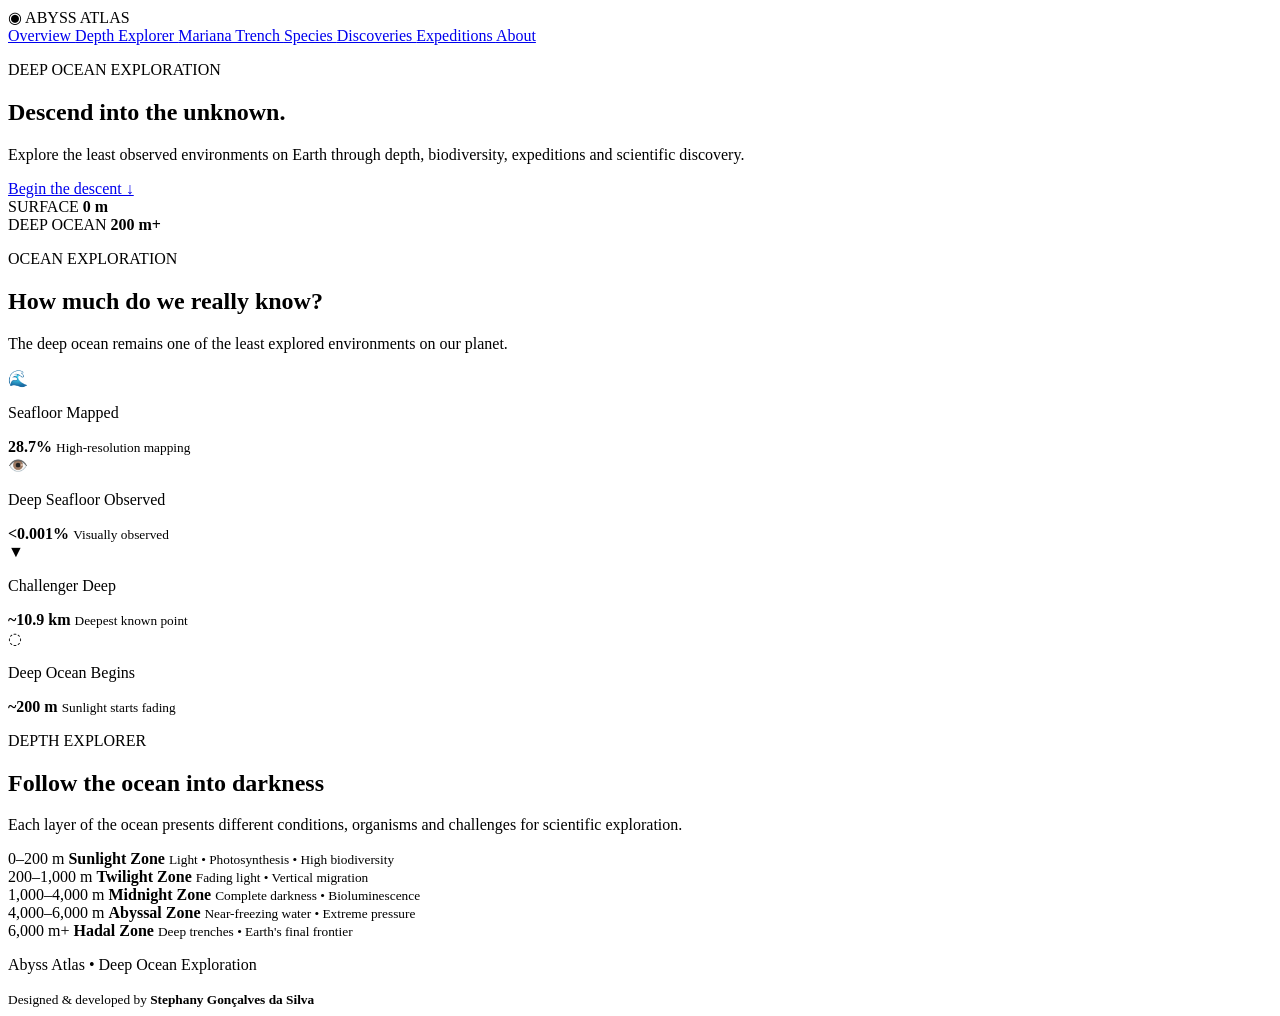
==== index.html @ 5ca820eb "Create Abyss Atlas overview" ====
<!DOCTYPE html>
<html lang="en">

<head>
    <meta charset="UTF-8">

    <meta
        name="viewport"
        content="width=device-width, initial-scale=1.0"
    >

    <title>Abyss Atlas | Deep Ocean Exploration</title>

    <link
        rel="stylesheet"
        href="css/style.css"
    >
</head>

<body>

    <nav class="navbar">

        <div class="brand">
            ◉ ABYSS ATLAS
        </div>

        <div class="nav-links">

            <a href="index.html">
                Overview
            </a>

            <a href="#">
                Depth Explorer
            </a>

            <a href="#">
                Mariana Trench
            </a>

            <a href="#">
                Species
            </a>

            <a href="#">
                Discoveries
            </a>

            <a href="#">
                Expeditions
            </a>

            <a href="#">
                About
            </a>

        </div>

    </nav>


    <main>

        <section class="hero">

            <div class="hero-content">

                <p class="eyebrow">
                    DEEP OCEAN EXPLORATION
                </p>

                <h1>
                    Descend into
                    <span>the unknown.</span>
                </h1>

                <p class="hero-text">
                    Explore the least observed environments
                    on Earth through depth, biodiversity,
                    expeditions and scientific discovery.
                </p>

                <a
                    href="#overview"
                    class="hero-button"
                >
                    Begin the descent ↓
                </a>

            </div>


            <div class="depth-indicator">

                <span>
                    SURFACE
                </span>

                <strong>
                    0 m
                </strong>

                <div class="depth-line"></div>

                <span>
                    DEEP OCEAN
                </span>

                <strong>
                    200 m+
                </strong>

            </div>

        </section>


        <section
            class="overview"
            id="overview"
        >

            <div class="section-heading">

                <p class="eyebrow">
                    OCEAN EXPLORATION
                </p>

                <h2>
                    How much do we really know?
                </h2>

                <p>
                    The deep ocean remains one of the least
                    explored environments on our planet.
                </p>

            </div>


            <div class="cards">

                <article class="card">

                    <span class="card-icon">
                        🌊
                    </span>

                    <p>
                        Seafloor Mapped
                    </p>

                    <strong>
                        28.7%
                    </strong>

                    <small>
                        High-resolution mapping
                    </small>

                </article>


                <article class="card">

                    <span class="card-icon">
                        👁️
                    </span>

                    <p>
                        Deep Seafloor Observed
                    </p>

                    <strong>
                        &lt;0.001%
                    </strong>

                    <small>
                        Visually observed
                    </small>

                </article>


                <article class="card">

                    <span class="card-icon">
                        ▼
                    </span>

                    <p>
                        Challenger Deep
                    </p>

                    <strong>
                        ~10.9 km
                    </strong>

                    <small>
                        Deepest known point
                    </small>

                </article>


                <article class="card">

                    <span class="card-icon">
                        ◌
                    </span>

                    <p>
                        Deep Ocean Begins
                    </p>

                    <strong>
                        ~200 m
                    </strong>

                    <small>
                        Sunlight starts fading
                    </small>

                </article>

            </div>

        </section>


        <section class="descent-preview">

            <div class="section-heading">

                <p class="eyebrow">
                    DEPTH EXPLORER
                </p>

                <h2>
                    Follow the ocean into darkness
                </h2>

                <p>
                    Each layer of the ocean presents different
                    conditions, organisms and challenges for
                    scientific exploration.
                </p>

            </div>


            <div class="depth-zones">

                <div class="zone zone-sunlight">

                    <span>
                        0–200 m
                    </span>

                    <strong>
                        Sunlight Zone
                    </strong>

                    <small>
                        Light • Photosynthesis • High biodiversity
                    </small>

                </div>


                <div class="zone zone-twilight">

                    <span>
                        200–1,000 m
                    </span>

                    <strong>
                        Twilight Zone
                    </strong>

                    <small>
                        Fading light • Vertical migration
                    </small>

                </div>


                <div class="zone zone-midnight">

                    <span>
                        1,000–4,000 m
                    </span>

                    <strong>
                        Midnight Zone
                    </strong>

                    <small>
                        Complete darkness • Bioluminescence
                    </small>

                </div>


                <div class="zone zone-abyss">

                    <span>
                        4,000–6,000 m
                    </span>

                    <strong>
                        Abyssal Zone
                    </strong>

                    <small>
                        Near-freezing water • Extreme pressure
                    </small>

                </div>


                <div class="zone zone-hadal">

                    <span>
                        6,000 m+
                    </span>

                    <strong>
                        Hadal Zone
                    </strong>

                    <small>
                        Deep trenches • Earth's final frontier
                    </small>

                </div>

            </div>

        </section>

    </main>


    <footer>

        <p>
            Abyss Atlas • Deep Ocean Exploration
        </p>

        <small>
            Designed & developed by
            <strong>
                Stephany Gonçalves da Silva
            </strong>
        </small>

    </footer>

</body>

</html>
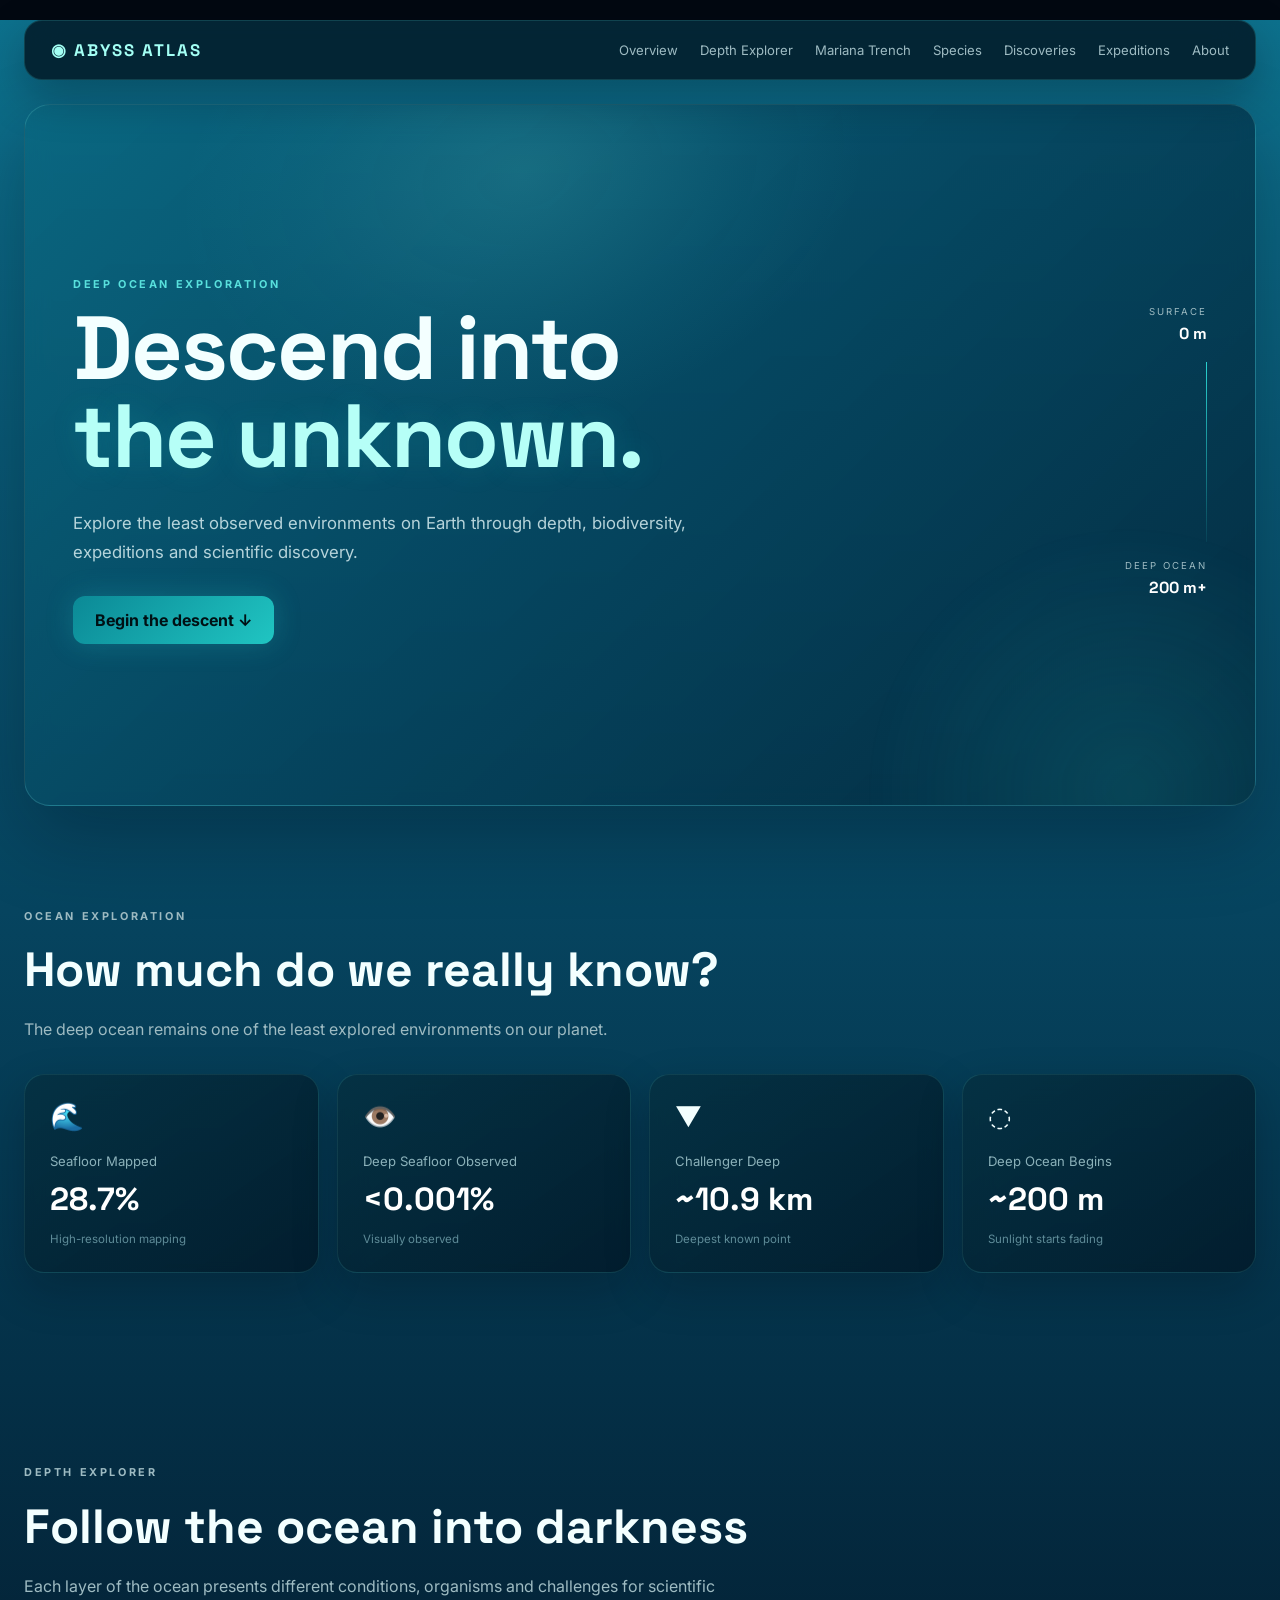
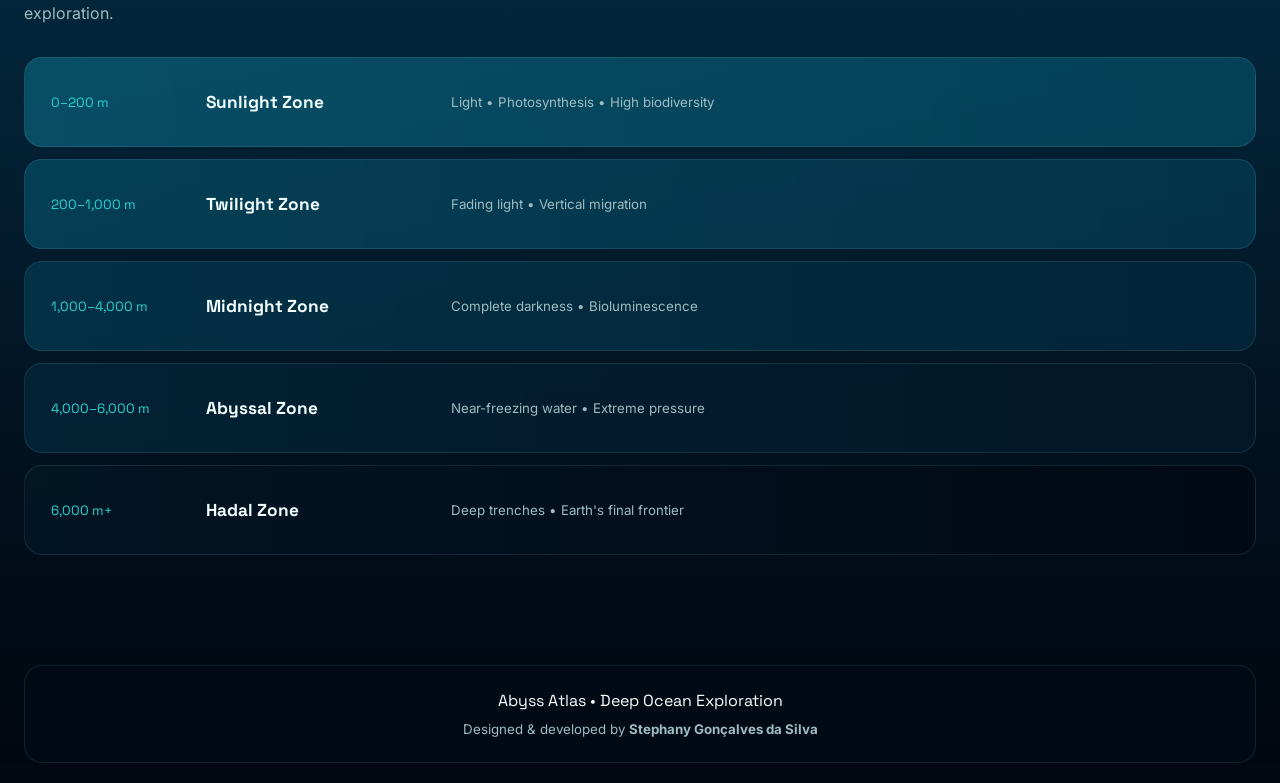
==== commit de59690d: "Link Depth Explorer page" ====
--- a/index.html
+++ b/index.html
@@ -31,9 +31,9 @@
                 Overview
             </a>
 
-            <a href="#">
-                Depth Explorer
-            </a>
+            <a href="pages/depth.html">
+    Depth Explorer
+</a>
 
             <a href="#">
                 Mariana Trench
--- a/css/style.css
+++ b/css/style.css
@@ -0,0 +1,1651 @@
+@import url('https://fonts.googleapis.com/css2?family=Inter:wght@400;500;600;700&family=Space+Grotesk:wght@500;600;700&display=swap');
+
+
+:root {
+
+    --bg: #020811;
+    --bg-soft: #041525;
+
+    --surface:
+        rgba(5, 25, 38, 0.82);
+
+    --surface-soft:
+        rgba(8, 40, 53, 0.62);
+
+    --border:
+        rgba(72, 214, 211, 0.16);
+
+    --text:
+        #f3ffff;
+
+    --muted:
+        #9ebbc2;
+
+    --cyan:
+        #29d3d1;
+
+    --glow:
+        #a3fff4;
+
+    --deep:
+        #07344a;
+
+    --font-title:
+        "Space Grotesk",
+        sans-serif;
+
+    --font-body:
+        "Inter",
+        sans-serif;
+}
+
+
+* {
+    box-sizing: border-box;
+}
+
+
+html {
+    scroll-behavior: smooth;
+}
+
+
+body {
+    margin: 0;
+    min-height: 100vh;
+
+    font-family: var(--font-body);
+    color: var(--text);
+
+    background:
+        linear-gradient(
+            180deg,
+            #1687a8 0%,
+            #0c6f91 15%,
+            #07536f 32%,
+            #063a55 50%,
+            #04263b 68%,
+            #031624 84%,
+            #020a12 100%
+        );
+
+    overflow-x: hidden;
+}
+
+
+body::before {
+
+    content: "";
+
+    position: fixed;
+
+    inset: 0;
+
+    pointer-events: none;
+
+    background-image:
+        radial-gradient(
+            circle,
+            rgba(163,255,244,.25) 1px,
+            transparent 1px
+        );
+
+    background-size:
+        52px 52px;
+
+    opacity:
+        0.18;
+
+    z-index:
+        -1;
+}
+
+
+/* =========================================
+   NAVBAR
+========================================= */
+
+.navbar {
+
+    position: sticky;
+
+    top: 0;
+
+    z-index: 10;
+
+    display: flex;
+
+    align-items: center;
+
+    justify-content: space-between;
+
+    gap: 30px;
+
+    width:
+        calc(100% - 48px);
+
+    max-width:
+        1500px;
+
+    margin:
+        20px auto 0;
+
+    padding:
+        18px 26px;
+
+    border:
+        1px solid
+        var(--border);
+
+    border-radius:
+        18px;
+
+    background:
+        rgba(2, 12, 22, 0.76);
+
+    backdrop-filter:
+        blur(18px);
+
+    box-shadow:
+        0 18px 50px
+        rgba(0, 0, 0, 0.20);
+}
+
+
+.brand {
+
+    font-family:
+        var(--font-title);
+
+    font-size:
+        1.05rem;
+
+    font-weight:
+        700;
+
+    letter-spacing:
+        2px;
+
+    color:
+        var(--glow);
+}
+
+
+.nav-links {
+
+    display: flex;
+
+    align-items: center;
+
+    gap: 22px;
+
+    flex-wrap: wrap;
+}
+
+
+.nav-links a {
+
+    color:
+        var(--muted);
+
+    text-decoration:
+        none;
+
+    font-size:
+        0.82rem;
+
+    transition:
+        color .2s ease;
+}
+
+
+.nav-links a:hover {
+
+    color:
+        var(--glow);
+}
+
+
+/* =========================================
+   MAIN
+========================================= */
+
+main {
+
+    width:
+        calc(100% - 48px);
+
+    max-width:
+        1500px;
+
+    margin:
+        0 auto;
+}
+
+
+/* =========================================
+   HERO
+========================================= */
+
+.hero {
+    position: relative;
+
+    min-height: 78vh;
+
+    display: flex;
+    align-items: center;
+    justify-content: space-between;
+
+    gap: 60px;
+
+    padding: 80px 48px;
+    margin-top: 24px;
+
+    border-radius: 26px;
+    overflow: hidden;
+
+    background:
+        linear-gradient(
+            135deg,
+            rgba(20, 122, 153, 0.72),
+            rgba(5, 67, 94, 0.76)
+        );
+
+    border:
+        1px solid
+        rgba(163, 255, 244, 0.22);
+
+    box-shadow:
+        0 30px 80px
+        rgba(0, 20, 35, 0.25);
+
+    backdrop-filter: blur(12px);
+}
+
+
+.hero::after {
+
+    content: "";
+
+    position: absolute;
+
+    width:
+        500px;
+
+    height:
+        500px;
+
+    right:
+        -120px;
+
+    bottom:
+        -220px;
+
+    border-radius:
+        50%;
+
+    background:
+        radial-gradient(
+            circle,
+            rgba(41, 211, 209, 0.20),
+            transparent 65%
+        );
+
+    filter:
+        blur(10px);
+}
+
+
+.hero-content {
+
+    position: relative;
+
+    z-index: 2;
+
+    max-width:
+        820px;
+}
+
+
+.eyebrow {
+
+    margin-bottom:
+        14px;
+
+    color:
+        var(--cyan);
+
+    font-size:
+        0.68rem;
+
+    font-weight:
+        700;
+
+    letter-spacing:
+        2.6px;
+}
+
+
+.hero h1 {
+
+    margin:
+        0;
+
+    font-family:
+        var(--font-title);
+
+    font-size:
+        clamp(3rem, 7vw, 6rem);
+
+    line-height:
+        0.98;
+
+    letter-spacing:
+        -2px;
+}
+
+
+.hero h1 span {
+
+    display:
+        block;
+
+    color:
+        var(--glow);
+
+    text-shadow:
+        0 0 30px
+        rgba(41,211,209,.15);
+}
+
+
+.hero-text {
+
+    max-width:
+        680px;
+
+    margin:
+        28px 0;
+
+    color:
+        var(--muted);
+
+    font-size:
+        1.05rem;
+
+    line-height:
+        1.75;
+}
+
+
+.hero-button {
+
+    display:
+        inline-block;
+
+    padding:
+        14px 22px;
+
+    border-radius:
+        12px;
+
+    background:
+        linear-gradient(
+            135deg,
+            #0b8996,
+            #20c5c2
+        );
+
+    color:
+        #001014;
+
+    font-weight:
+        700;
+
+    text-decoration:
+        none;
+
+    box-shadow:
+        0 0 28px
+        rgba(41, 211, 209, 0.22);
+
+    transition:
+        transform .2s ease;
+}
+
+
+.hero-button:hover {
+
+    transform:
+        translateY(-3px);
+}
+
+
+/* =========================================
+   DEPTH INDICATOR
+========================================= */
+
+.depth-indicator {
+
+    position: relative;
+
+    z-index: 2;
+
+    min-width:
+        150px;
+
+    text-align:
+        right;
+
+    color:
+        var(--muted);
+}
+
+
+.depth-indicator span {
+
+    display:
+        block;
+
+    font-size:
+        .60rem;
+
+    letter-spacing:
+        2px;
+}
+
+
+.depth-indicator strong {
+
+    display:
+        block;
+
+    margin:
+        6px 0;
+
+    font-family:
+        var(--font-title);
+
+    color:
+        white;
+}
+
+
+.depth-line {
+
+    width:
+        1px;
+
+    height:
+        180px;
+
+    margin:
+        18px 0 18px auto;
+
+    background:
+        linear-gradient(
+            var(--cyan),
+            rgba(41,211,209,.08)
+        );
+}
+
+
+/* =========================================
+   SECTIONS
+========================================= */
+
+.overview,
+.descent-preview {
+
+    padding:
+        90px 0;
+}
+
+
+.section-heading {
+
+    max-width:
+        760px;
+
+    margin-bottom:
+        30px;
+}
+
+
+.section-heading h2 {
+
+    margin:
+        0 0 14px;
+
+    font-family:
+        var(--font-title);
+
+    font-size:
+        clamp(2rem, 4vw, 3rem);
+}
+
+
+.section-heading p {
+
+    color:
+        var(--muted);
+
+    line-height:
+        1.7;
+}
+
+
+/* =========================================
+   CARDS
+========================================= */
+
+.cards {
+
+    display:
+        grid;
+
+    grid-template-columns:
+        repeat(4, minmax(0, 1fr));
+
+    gap:
+        18px;
+}
+
+
+.card {
+
+    padding:
+        25px;
+
+    border-radius:
+        20px;
+
+background:
+    linear-gradient(
+        145deg,
+        rgba(12, 91, 112, 0.65),
+        rgba(6, 54, 76, 0.72)
+    );
+
+    border:
+        1px solid
+        var(--border);
+
+    backdrop-filter:
+        blur(15px);
+
+    transition:
+        transform .25s ease,
+        border-color .25s ease;
+}
+
+
+.card:hover {
+
+    transform:
+        translateY(-5px);
+
+    border-color:
+        rgba(41,211,209,.38);
+}
+
+
+.card-icon {
+
+    display:
+        block;
+
+    margin-bottom:
+        20px;
+
+    font-size:
+        1.7rem;
+}
+
+
+.card p {
+
+    margin:
+        0 0 10px;
+
+    color:
+        var(--muted);
+
+    font-size:
+        .82rem;
+}
+
+
+.card strong {
+
+    display:
+        block;
+
+    margin-bottom:
+        8px;
+
+    font-family:
+        var(--font-title);
+
+    font-size:
+        2rem;
+
+    color:
+        white;
+}
+
+
+.card small {
+
+    color:
+        #668e98;
+
+    font-size:
+        .72rem;
+}
+
+
+/* =========================================
+   DEPTH ZONES
+========================================= */
+
+.depth-zones {
+
+    display:
+        grid;
+
+    gap:
+        12px;
+}
+
+
+.zone {
+
+    display:
+        grid;
+
+    grid-template-columns:
+        130px 220px 1fr;
+
+    gap:
+        25px;
+
+    align-items:
+        center;
+
+    min-height:
+        90px;
+
+    padding:
+        20px 26px;
+
+    border-radius:
+        18px;
+
+    border:
+        1px solid
+        rgba(163, 255, 244, 0.10);
+}
+
+
+.zone span {
+
+    color:
+        var(--cyan);
+
+    font-family:
+        var(--font-title);
+
+    font-size:
+        .84rem;
+}
+
+
+.zone strong {
+
+    font-family:
+        var(--font-title);
+
+    font-size:
+        1.08rem;
+}
+
+
+.zone small {
+
+    color:
+        var(--muted);
+}
+
+
+.zone-sunlight {
+
+    background:
+        rgba(13, 111, 132, .40);
+}
+
+
+.zone-twilight {
+
+    background:
+        rgba(8, 75, 101, .40);
+}
+
+
+.zone-midnight {
+
+    background:
+        rgba(6, 47, 72, .44);
+}
+
+
+.zone-abyss {
+
+    background:
+        rgba(3, 28, 48, .55);
+}
+
+
+.zone-hadal {
+
+    background:
+        rgba(1, 12, 24, .78);
+}
+
+
+/* =========================================
+   FOOTER
+========================================= */
+
+footer {
+
+    width:
+        calc(100% - 48px);
+
+    max-width:
+        1500px;
+
+    margin:
+        20px auto;
+
+    padding:
+        24px;
+
+    text-align:
+        center;
+
+    border:
+        1px solid
+        var(--border);
+
+    border-radius:
+        18px;
+
+    background:
+        rgba(2, 12, 22, 0.72);
+
+    color:
+        var(--muted);
+}
+
+
+footer p {
+
+    margin:
+        0 0 7px;
+
+    color:
+        white;
+
+    font-family:
+        var(--font-title);
+}
+
+
+/* =========================================
+   RESPONSIVE
+========================================= */
+
+@media (max-width: 950px) {
+
+    .navbar {
+
+        align-items:
+            flex-start;
+
+        flex-direction:
+            column;
+    }
+
+
+    .hero {
+
+        align-items:
+            flex-start;
+
+        flex-direction:
+            column;
+    }
+
+
+    .depth-indicator {
+
+        display:
+            none;
+    }
+
+
+    .cards {
+
+        grid-template-columns:
+            repeat(2, 1fr);
+    }
+
+
+    .zone {
+
+        grid-template-columns:
+            1fr;
+    }
+
+}
+
+
+@media (max-width: 600px) {
+
+    .navbar,
+    main,
+    footer {
+
+        width:
+            calc(100% - 24px);
+    }
+
+
+    .hero {
+
+        padding:
+            45px 25px;
+    }
+
+
+    .cards {
+
+        grid-template-columns:
+            1fr;
+    }
+
+
+    .nav-links {
+
+        gap:
+            12px;
+    }
+
+}
+/* =========================================
+   ABYSS ATLAS — FINAL OCEAN DEPTH THEME
+========================================= */
+
+html {
+    background: #020811;
+}
+
+body {
+    background:
+        linear-gradient(
+            180deg,
+            #0d718d 0%,
+            #095a76 18%,
+            #06445f 38%,
+            #043047 58%,
+            #031d30 76%,
+            #020e1b 90%,
+            #01070e 100%
+        ) !important;
+
+    color: #f3ffff;
+}
+
+
+/* Subtle underwater particles */
+
+body::before {
+    content: "";
+
+    display: block !important;
+
+    position: fixed;
+    inset: 0;
+
+    pointer-events: none;
+
+    background-image:
+        radial-gradient(
+            circle,
+            rgba(163, 255, 244, 0.30) 1px,
+            transparent 1px
+        );
+
+    background-size:
+        55px 55px;
+
+    opacity: 0.12 !important;
+
+    z-index: -1;
+}
+
+
+/* =========================================
+   NAVIGATION
+========================================= */
+
+.navbar {
+    background:
+        rgba(2, 17, 29, 0.78) !important;
+
+    border-color:
+        rgba(77, 215, 213, 0.17) !important;
+
+    box-shadow:
+        0 16px 45px
+        rgba(0, 8, 18, 0.28) !important;
+
+    backdrop-filter:
+        blur(18px);
+}
+
+
+/* =========================================
+   HERO — CLOSER TO THE SURFACE
+========================================= */
+
+.hero {
+    background:
+        linear-gradient(
+            135deg,
+            rgba(10, 103, 128, 0.78),
+            rgba(5, 66, 91, 0.82),
+            rgba(3, 39, 59, 0.88)
+        ) !important;
+
+    border-color:
+        rgba(129, 239, 232, 0.19) !important;
+
+    box-shadow:
+        0 30px 80px
+        rgba(0, 10, 22, 0.30) !important;
+}
+
+
+/* Soft light entering from surface */
+
+.hero::before {
+    content: "";
+
+    position: absolute;
+
+    top: -180px;
+    left: 12%;
+
+    width: 700px;
+    height: 500px;
+
+    background:
+        radial-gradient(
+            ellipse,
+            rgba(111, 238, 232, 0.15),
+            rgba(65, 190, 203, 0.06) 45%,
+            transparent 70%
+        );
+
+    transform: rotate(-12deg);
+
+    pointer-events: none;
+}
+
+
+/* Bioluminescent glow */
+
+.hero::after {
+    content: "";
+
+    position: absolute;
+
+    width: 550px;
+    height: 550px;
+
+    right: -150px;
+    bottom: -260px;
+
+    border-radius: 50%;
+
+    background:
+        radial-gradient(
+            circle,
+            rgba(41, 211, 209, 0.14),
+            transparent 67%
+        );
+
+    pointer-events: none;
+}
+
+
+/* =========================================
+   TEXT
+========================================= */
+
+.hero-text {
+    color:
+        rgba(221, 241, 244, 0.82) !important;
+}
+
+.eyebrow {
+    color: #59e1dd;
+}
+
+.hero h1 span {
+    color: #b6fff7;
+
+    text-shadow:
+        0 0 30px
+        rgba(41, 211, 209, 0.16);
+}
+
+
+/* =========================================
+   KPI CARDS
+========================================= */
+
+.card {
+    background:
+        linear-gradient(
+            145deg,
+            rgba(5, 48, 65, 0.84),
+            rgba(2, 27, 43, 0.90)
+        ) !important;
+
+    border-color:
+        rgba(91, 220, 215, 0.14) !important;
+
+    box-shadow:
+        0 18px 45px
+        rgba(0, 8, 18, 0.24) !important;
+}
+
+.card:hover {
+    border-color:
+        rgba(91, 220, 215, 0.34) !important;
+
+    box-shadow:
+        0 22px 55px
+        rgba(0, 8, 18, 0.32),
+        0 0 22px
+        rgba(41, 211, 209, 0.06) !important;
+}
+
+.card p {
+    color:
+        rgba(170, 207, 214, 0.82) !important;
+}
+
+.card small {
+    color:
+        rgba(117, 165, 176, 0.80) !important;
+}
+
+
+/* =========================================
+   DEPTH TRANSITION
+========================================= */
+
+.zone-sunlight {
+    background:
+        linear-gradient(
+            90deg,
+            rgba(10, 103, 128, 0.64),
+            rgba(6, 76, 99, 0.72)
+        ) !important;
+}
+
+.zone-twilight {
+    background:
+        linear-gradient(
+            90deg,
+            rgba(6, 76, 99, 0.72),
+            rgba(4, 56, 78, 0.80)
+        ) !important;
+}
+
+.zone-midnight {
+    background:
+        linear-gradient(
+            90deg,
+            rgba(4, 54, 76, 0.82),
+            rgba(3, 38, 58, 0.88)
+        ) !important;
+}
+
+.zone-abyss {
+    background:
+        linear-gradient(
+            90deg,
+            rgba(3, 36, 55, 0.88),
+            rgba(2, 23, 39, 0.94)
+        ) !important;
+}
+
+.zone-hadal {
+    background:
+        linear-gradient(
+            90deg,
+            rgba(2, 22, 37, 0.94),
+            rgba(1, 10, 20, 0.98)
+        ) !important;
+}
+
+
+/* =========================================
+   FOOTER — DEEPEST AREA
+========================================= */
+
+footer {
+    background:
+        rgba(1, 11, 21, 0.88) !important;
+
+    border-color:
+        rgba(91, 220, 215, 0.12) !important;
+}
+/* =========================================
+   DEPTH EXPLORER
+========================================= */
+
+.depth-main {
+    width: 100%;
+    max-width: none;
+    margin: 0;
+}
+
+
+/* HERO */
+
+.depth-hero {
+    width: calc(100% - 48px);
+    max-width: 1500px;
+
+    margin: 24px auto 0;
+
+    padding: 90px 48px 120px;
+
+    text-align: center;
+
+    border-radius: 26px 26px 0 0;
+
+    background:
+        linear-gradient(
+            180deg,
+            rgba(13, 113, 141, 0.84),
+            rgba(7, 76, 103, 0.92)
+        );
+
+    border:
+        1px solid
+        rgba(118, 236, 232, 0.16);
+
+    border-bottom: none;
+}
+
+
+.depth-hero h1 {
+    margin: 0;
+
+    font-family: var(--font-title);
+
+    font-size:
+        clamp(3rem, 7vw, 6rem);
+}
+
+
+.depth-hero > p:not(.eyebrow) {
+    max-width: 650px;
+
+    margin: 24px auto;
+
+    color:
+        rgba(224, 247, 248, 0.82);
+
+    line-height: 1.7;
+}
+
+
+.descent-arrow {
+    margin-top: 50px;
+
+    font-size: 2rem;
+
+    color: var(--cyan);
+
+    animation:
+        descendArrow 2s infinite;
+}
+
+
+@keyframes descendArrow {
+
+    0%,
+    100% {
+        transform: translateY(0);
+        opacity: .5;
+    }
+
+    50% {
+        transform: translateY(12px);
+        opacity: 1;
+    }
+
+}
+
+
+/* =========================================
+   DEPTH SECTIONS
+========================================= */
+
+.depth-section {
+    position: relative;
+
+    display: grid;
+
+    grid-template-columns:
+        180px minmax(0, 1fr);
+
+    width: calc(100% - 48px);
+    max-width: 1500px;
+
+    min-height: 580px;
+
+    margin: 0 auto;
+
+    padding: 90px 55px;
+
+    overflow: hidden;
+}
+
+
+.sunlight-section {
+    background:
+        linear-gradient(
+            180deg,
+            #095f7c,
+            #074b67
+        );
+}
+
+
+.twilight-section {
+    background:
+        linear-gradient(
+            180deg,
+            #074b67,
+            #05354f
+        );
+}
+
+
+.midnight-section {
+    background:
+        linear-gradient(
+            180deg,
+            #05354f,
+            #03253b
+        );
+}
+
+
+.abyssal-section {
+    background:
+        linear-gradient(
+            180deg,
+            #03253b,
+            #021727
+        );
+}
+
+
+.hadal-section {
+    background:
+        linear-gradient(
+            180deg,
+            #021727,
+            #010911
+        );
+}
+
+
+/* SIDE DEPTH SCALE */
+
+.depth-marker {
+    position: relative;
+
+    display: flex;
+
+    flex-direction: column;
+
+    align-items: center;
+
+    color:
+        rgba(163,255,244,.75);
+
+    font-family:
+        var(--font-title);
+}
+
+
+.depth-marker span {
+    position: sticky;
+
+    top: 120px;
+
+    font-size: .85rem;
+}
+
+
+.marker-line {
+    width: 1px;
+    height: 100%;
+
+    margin-top: 18px;
+
+    background:
+        linear-gradient(
+            rgba(94,226,221,.65),
+            rgba(94,226,221,.03)
+        );
+}
+
+
+/* CONTENT */
+
+.depth-content {
+    max-width: 900px;
+
+    padding-top: 40px;
+}
+
+
+.zone-label {
+    color: var(--cyan);
+
+    font-size: .65rem;
+
+    font-weight: 700;
+
+    letter-spacing: 2.5px;
+}
+
+
+.depth-content h2,
+.challenger-section h2 {
+    margin: 7px 0 20px;
+
+    font-family: var(--font-title);
+
+    font-size:
+        clamp(2.4rem, 5vw, 4.5rem);
+}
+
+
+.depth-content > p {
+    max-width: 700px;
+
+    color:
+        rgba(197, 224, 229, .80);
+
+    font-size: 1rem;
+
+    line-height: 1.8;
+}
+
+
+/* FACT CARDS */
+
+.depth-facts {
+    display: grid;
+
+    grid-template-columns:
+        repeat(3, minmax(0, 1fr));
+
+    gap: 14px;
+
+    margin-top: 45px;
+}
+
+
+.depth-facts article {
+    padding: 22px;
+
+    border-radius: 16px;
+
+    background:
+        rgba(2, 17, 29, .48);
+
+    border:
+        1px solid
+        rgba(115, 228, 222, .12);
+
+    backdrop-filter:
+        blur(12px);
+}
+
+
+.depth-facts small {
+    display: block;
+
+    margin-bottom: 10px;
+
+    color:
+        #6e9fa7;
+
+    font-size: .62rem;
+
+    letter-spacing: 1.5px;
+}
+
+
+.depth-facts strong {
+    color: #ecffff;
+
+    font-family:
+        var(--font-title);
+
+    font-size: 1rem;
+}
+
+
+/* =========================================
+   CHALLENGER DEEP
+========================================= */
+
+.challenger-section {
+    position: relative;
+
+    width: calc(100% - 48px);
+    max-width: 1500px;
+
+    min-height: 780px;
+
+    margin: 0 auto;
+
+    padding: 150px 48px;
+
+    text-align: center;
+
+    overflow: hidden;
+
+    border-radius:
+        0 0 26px 26px;
+
+    background:
+        linear-gradient(
+            180deg,
+            #010911,
+            #01050a 65%,
+            #000307
+        );
+}
+
+
+.challenger-glow {
+    position: absolute;
+
+    left: 50%;
+    bottom: -150px;
+
+    width: 600px;
+    height: 350px;
+
+    transform:
+        translateX(-50%);
+
+    background:
+        radial-gradient(
+            ellipse,
+            rgba(32, 190, 185, .12),
+            transparent 65%
+        );
+
+    filter: blur(15px);
+}
+
+
+.challenger-depth {
+    margin: 50px 0 20px;
+
+    font-family:
+        var(--font-title);
+}
+
+
+.challenger-depth span {
+    display: block;
+
+    margin-bottom: 10px;
+
+    color: var(--cyan);
+
+    font-size: 2rem;
+}
+
+
+.challenger-depth strong {
+    font-size:
+        clamp(3rem, 8vw, 7rem);
+
+    color: #efffff;
+
+    text-shadow:
+        0 0 35px
+        rgba(41,211,209,.12);
+}
+
+
+.challenger-section > p {
+    color:
+        rgba(176, 204, 209, .72);
+}
+
+
+.bottom-message {
+    position: relative;
+
+    z-index: 2;
+
+    max-width: 720px;
+
+    margin:
+        130px auto 0;
+
+    padding: 35px;
+
+    border-top:
+        1px solid
+        rgba(107,220,216,.16);
+
+    border-bottom:
+        1px solid
+        rgba(107,220,216,.16);
+}
+
+
+.bottom-message span {
+    color:
+        #5dcac8;
+
+    font-size: .65rem;
+
+    letter-spacing: 2.5px;
+}
+
+
+.bottom-message h3 {
+    margin:
+        13px 0 0;
+
+    font-family:
+        var(--font-title);
+
+    font-size:
+        clamp(1.6rem,4vw,2.7rem);
+
+    font-weight: 500;
+}
+
+
+/* =========================================
+   RESPONSIVE
+========================================= */
+
+@media (max-width: 800px) {
+
+    .depth-section {
+        grid-template-columns:
+            1fr;
+
+        min-height: auto;
+
+        padding:
+            70px 28px;
+    }
+
+
+    .depth-marker {
+        align-items:
+            flex-start;
+    }
+
+
+    .marker-line {
+        display:
+            none;
+    }
+
+
+    .depth-marker span {
+        position:
+            static;
+    }
+
+
+    .depth-facts {
+        grid-template-columns:
+            1fr;
+    }
+
+
+    .depth-hero,
+    .depth-section,
+    .challenger-section {
+        width:
+            calc(100% - 24px);
+    }
+
+}
